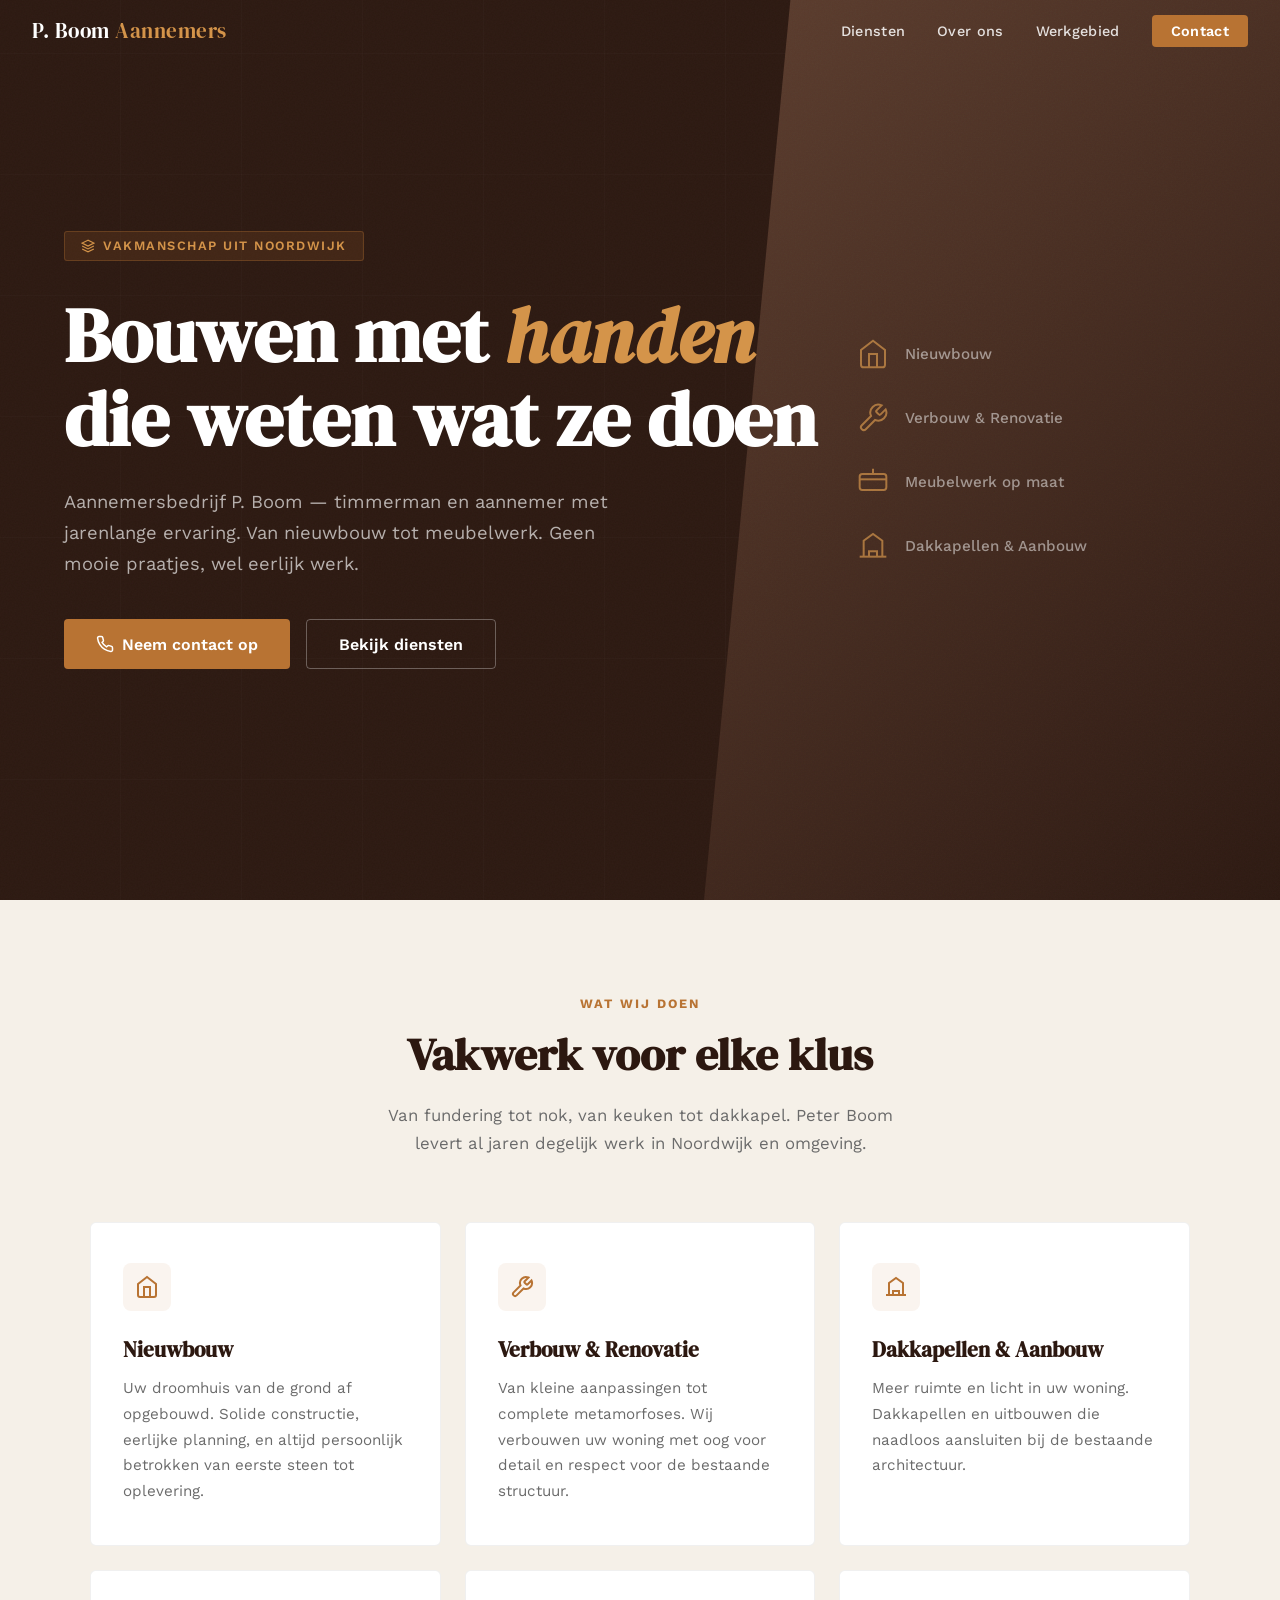
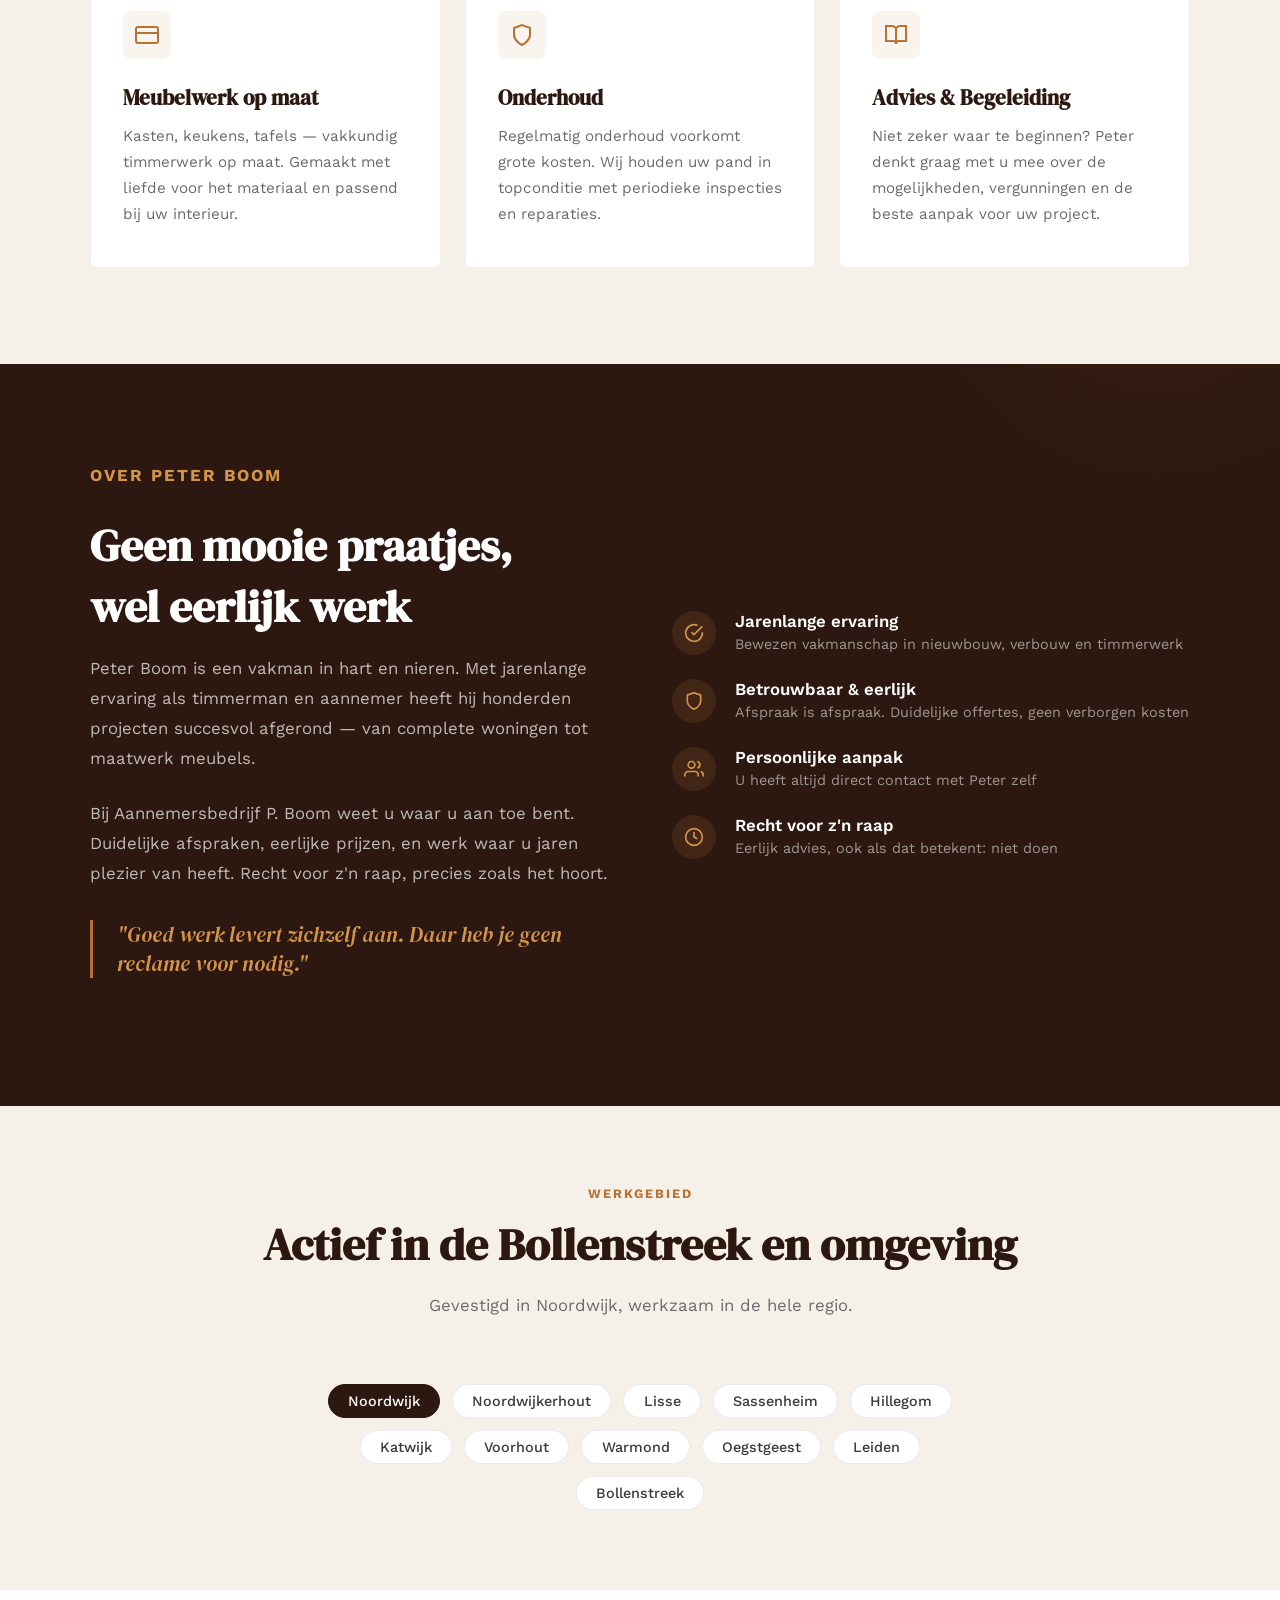
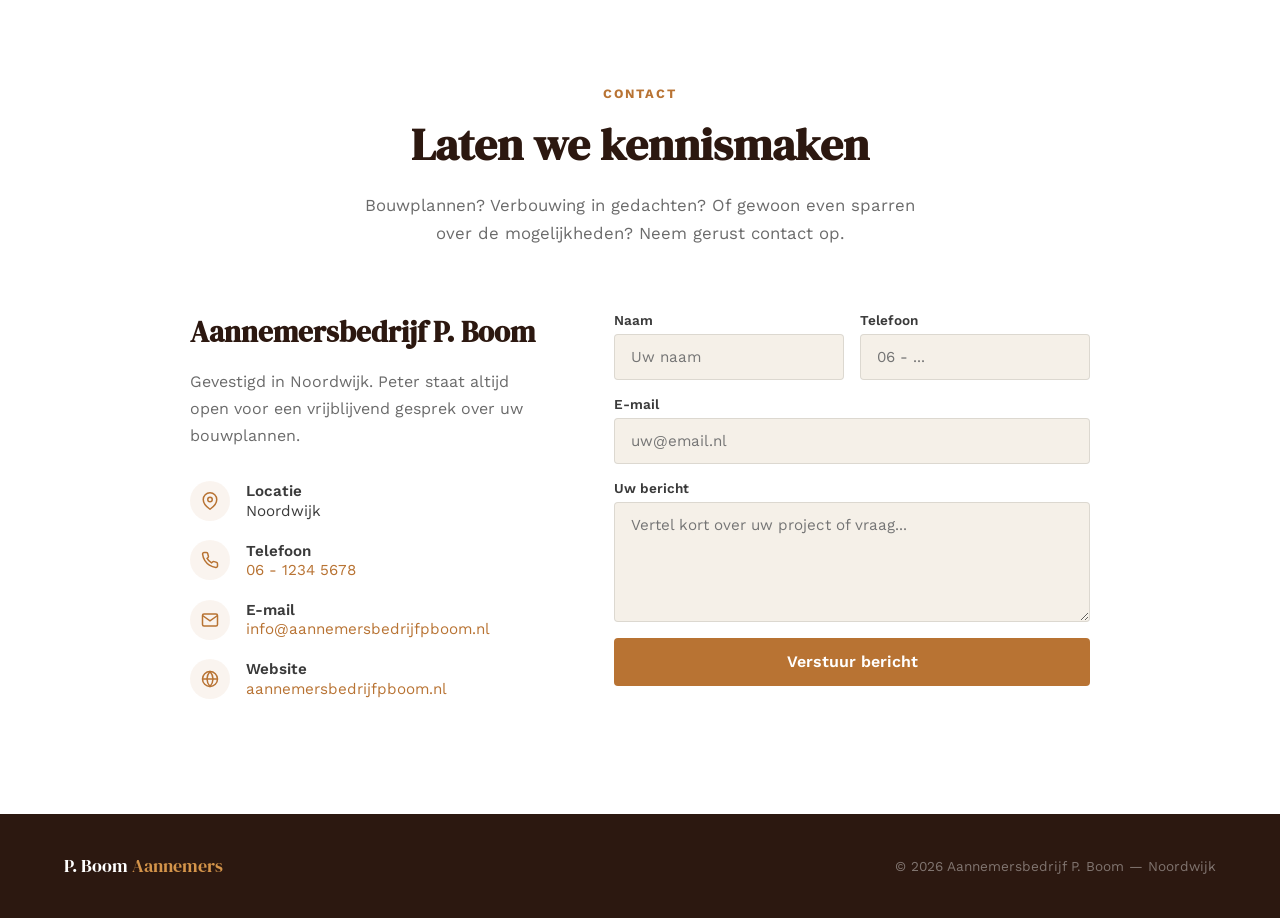
==== aannemer/index.html @ da1e028a "Add aannemersbedrijf site and reorganize structure - Move boomsport to /boomsport/ directory - Add a" ====
<!DOCTYPE html>
<html lang="nl">
<head>
    <meta charset="UTF-8">
    <meta name="viewport" content="width=device-width, initial-scale=1.0">
    <title>Aannemersbedrijf P. Boom | Vakman uit Noordwijk</title>
    <meta name="description" content="Aannemersbedrijf P. Boom - Timmerman en aannemer uit Noordwijk. Nieuwbouw, verbouw, renovatie, dakkapellen, aanbouw en meubelwerk. Vakmanschap met jarenlange ervaring.">
    <link rel="preconnect" href="https://fonts.googleapis.com">
    <link rel="preconnect" href="https://fonts.gstatic.com" crossorigin>
    <link href="https://fonts.googleapis.com/css2?family=DM+Serif+Display&family=Work+Sans:wght@400;500;600;700&display=swap" rel="stylesheet">
    <style>
        :root {
            --oak: #2C1810;
            --timber: #5C3D2E;
            --sand: #D4C5A9;
            --warm-white: #F5F0E8;
            --copper: #B87333;
            --copper-light: #D4944A;
            --slate: #3A3A3A;
            --light-slate: #6B6B6B;
        }

        * {
            margin: 0;
            padding: 0;
            box-sizing: border-box;
        }

        html {
            scroll-behavior: smooth;
        }

        body {
            font-family: 'Work Sans', sans-serif;
            color: var(--slate);
            background: var(--warm-white);
            overflow-x: hidden;
        }

        /* ============ NAV ============ */
        nav {
            position: fixed;
            top: 0;
            width: 100%;
            z-index: 100;
            padding: 1rem 2rem;
            display: flex;
            justify-content: space-between;
            align-items: center;
            transition: all 0.4s ease;
        }

        nav.scrolled {
            background: rgba(44, 24, 16, 0.95);
            backdrop-filter: blur(10px);
            padding: 0.7rem 2rem;
            box-shadow: 0 2px 20px rgba(0,0,0,0.15);
        }

        .nav-logo {
            font-family: 'DM Serif Display', serif;
            font-size: 1.3rem;
            color: #fff;
            text-decoration: none;
            letter-spacing: 0.5px;
        }

        .nav-logo span {
            color: var(--copper-light);
        }

        .nav-links {
            display: flex;
            gap: 2rem;
            list-style: none;
        }

        .nav-links a {
            color: rgba(255,255,255,0.85);
            text-decoration: none;
            font-size: 0.9rem;
            font-weight: 500;
            letter-spacing: 0.3px;
            transition: color 0.3s;
        }

        .nav-links a:hover {
            color: var(--copper-light);
        }

        .nav-cta {
            background: var(--copper) !important;
            color: #fff !important;
            padding: 0.5rem 1.2rem;
            border-radius: 4px;
            font-weight: 600 !important;
            transition: background 0.3s !important;
        }

        .nav-cta:hover {
            background: var(--copper-light) !important;
        }

        .mobile-toggle {
            display: none;
            flex-direction: column;
            gap: 5px;
            cursor: pointer;
            z-index: 101;
        }

        .mobile-toggle span {
            width: 28px;
            height: 2px;
            background: #fff;
            transition: all 0.3s;
        }

        /* ============ HERO ============ */
        .hero {
            min-height: 100vh;
            background: var(--oak);
            display: flex;
            align-items: center;
            position: relative;
            overflow: hidden;
        }

        .hero::before {
            content: '';
            position: absolute;
            inset: 0;
            background:
                repeating-linear-gradient(
                    90deg,
                    transparent,
                    transparent 120px,
                    rgba(255,255,255,0.015) 120px,
                    rgba(255,255,255,0.015) 121px
                ),
                repeating-linear-gradient(
                    0deg,
                    transparent,
                    transparent 120px,
                    rgba(255,255,255,0.015) 120px,
                    rgba(255,255,255,0.015) 121px
                );
        }

        /* Subtle wood grain texture */
        .hero::after {
            content: '';
            position: absolute;
            inset: 0;
            background: url("data:image/svg+xml,%3Csvg width='200' height='200' xmlns='http://www.w3.org/2000/svg'%3E%3Cfilter id='n'%3E%3CfeTurbulence type='fractalNoise' baseFrequency='0.65' numOctaves='3' stitchTiles='stitch'/%3E%3C/filter%3E%3Crect width='100%25' height='100%25' filter='url(%23n)' opacity='0.03'/%3E%3C/svg%3E");
            pointer-events: none;
        }

        .hero-content {
            position: relative;
            z-index: 2;
            max-width: 900px;
            padding: 2rem 4rem;
        }

        .hero-badge {
            display: inline-flex;
            align-items: center;
            gap: 0.5rem;
            background: rgba(184, 115, 51, 0.15);
            border: 1px solid rgba(184, 115, 51, 0.3);
            color: var(--copper-light);
            padding: 0.4rem 1rem;
            border-radius: 3px;
            font-size: 0.8rem;
            font-weight: 600;
            letter-spacing: 1.5px;
            text-transform: uppercase;
            margin-bottom: 2rem;
            animation: fadeInUp 0.8s ease forwards;
            opacity: 0;
        }

        .hero-badge svg {
            width: 14px;
            height: 14px;
        }

        .hero h1 {
            font-family: 'DM Serif Display', serif;
            font-size: clamp(2.8rem, 6vw, 5rem);
            color: #fff;
            line-height: 1.1;
            margin-bottom: 1.5rem;
            animation: fadeInUp 0.8s ease 0.15s forwards;
            opacity: 0;
        }

        .hero h1 em {
            font-style: italic;
            color: var(--copper-light);
        }

        .hero-sub {
            font-size: 1.15rem;
            color: rgba(255,255,255,0.65);
            line-height: 1.7;
            max-width: 560px;
            margin-bottom: 2.5rem;
            animation: fadeInUp 0.8s ease 0.3s forwards;
            opacity: 0;
        }

        .hero-actions {
            display: flex;
            gap: 1rem;
            flex-wrap: wrap;
            animation: fadeInUp 0.8s ease 0.45s forwards;
            opacity: 0;
        }

        .btn {
            display: inline-flex;
            align-items: center;
            gap: 0.5rem;
            padding: 0.9rem 2rem;
            font-family: 'Work Sans', sans-serif;
            font-size: 1rem;
            font-weight: 600;
            border-radius: 4px;
            text-decoration: none;
            transition: all 0.3s ease;
            cursor: pointer;
            border: none;
        }

        .btn-primary {
            background: var(--copper);
            color: #fff;
        }

        .btn-primary:hover {
            background: var(--copper-light);
            transform: translateY(-2px);
            box-shadow: 0 8px 25px rgba(184, 115, 51, 0.3);
        }

        .btn-outline {
            background: transparent;
            color: #fff;
            border: 1.5px solid rgba(255,255,255,0.3);
        }

        .btn-outline:hover {
            border-color: rgba(255,255,255,0.7);
            transform: translateY(-2px);
        }

        .hero-side {
            position: absolute;
            right: 0;
            top: 0;
            bottom: 0;
            width: 45%;
            background: linear-gradient(135deg, var(--timber) 0%, var(--oak) 100%);
            clip-path: polygon(15% 0, 100% 0, 100% 100%, 0% 100%);
            display: flex;
            align-items: center;
            justify-content: center;
        }

        .hero-icon-group {
            display: flex;
            flex-direction: column;
            gap: 2rem;
            transform: translateX(-20px);
        }

        .hero-icon-item {
            display: flex;
            align-items: center;
            gap: 1rem;
            color: rgba(255,255,255,0.5);
            font-size: 0.95rem;
            font-weight: 500;
        }

        .hero-icon-item svg {
            width: 32px;
            height: 32px;
            color: var(--copper-light);
            opacity: 0.7;
        }

        /* ============ DIENSTEN ============ */
        .diensten {
            padding: 6rem 4rem;
            background: var(--warm-white);
        }

        .section-header {
            text-align: center;
            margin-bottom: 4rem;
        }

        .section-label {
            font-size: 0.8rem;
            font-weight: 700;
            letter-spacing: 2px;
            text-transform: uppercase;
            color: var(--copper);
            margin-bottom: 0.8rem;
        }

        .section-title {
            font-family: 'DM Serif Display', serif;
            font-size: clamp(2rem, 4vw, 2.8rem);
            color: var(--oak);
            margin-bottom: 1rem;
        }

        .section-sub {
            color: var(--light-slate);
            font-size: 1.05rem;
            max-width: 550px;
            margin: 0 auto;
            line-height: 1.7;
        }

        .diensten-grid {
            display: grid;
            grid-template-columns: repeat(auto-fit, minmax(280px, 1fr));
            gap: 1.5rem;
            max-width: 1100px;
            margin: 0 auto;
        }

        .dienst-card {
            background: #fff;
            padding: 2.5rem 2rem;
            border-radius: 6px;
            border: 1px solid rgba(0,0,0,0.06);
            transition: all 0.4s ease;
            position: relative;
            overflow: hidden;
        }

        .dienst-card::before {
            content: '';
            position: absolute;
            top: 0;
            left: 0;
            right: 0;
            height: 3px;
            background: var(--copper);
            transform: scaleX(0);
            transition: transform 0.4s ease;
        }

        .dienst-card:hover {
            transform: translateY(-4px);
            box-shadow: 0 12px 40px rgba(44, 24, 16, 0.08);
        }

        .dienst-card:hover::before {
            transform: scaleX(1);
        }

        .dienst-icon {
            width: 48px;
            height: 48px;
            background: rgba(184, 115, 51, 0.08);
            border-radius: 8px;
            display: flex;
            align-items: center;
            justify-content: center;
            margin-bottom: 1.5rem;
            color: var(--copper);
        }

        .dienst-icon svg {
            width: 24px;
            height: 24px;
        }

        .dienst-card h3 {
            font-family: 'DM Serif Display', serif;
            font-size: 1.3rem;
            color: var(--oak);
            margin-bottom: 0.75rem;
        }

        .dienst-card p {
            color: var(--light-slate);
            line-height: 1.7;
            font-size: 0.95rem;
        }

        /* ============ OVER / USP ============ */
        .over {
            padding: 6rem 4rem;
            background: var(--oak);
            color: #fff;
            position: relative;
            overflow: hidden;
        }

        .over::before {
            content: '';
            position: absolute;
            top: -50%;
            right: -10%;
            width: 500px;
            height: 500px;
            background: radial-gradient(circle, rgba(184,115,51,0.1) 0%, transparent 70%);
            border-radius: 50%;
        }

        .over-grid {
            max-width: 1100px;
            margin: 0 auto;
            display: grid;
            grid-template-columns: 1fr 1fr;
            gap: 4rem;
            align-items: center;
            position: relative;
            z-index: 2;
        }

        .over-text .section-label {
            color: var(--copper-light);
        }

        .over-text .section-title {
            color: #fff;
            text-align: left;
        }

        .over-text p {
            color: rgba(255,255,255,0.7);
            line-height: 1.8;
            font-size: 1.05rem;
            margin-bottom: 1.5rem;
        }

        .over-quote {
            font-family: 'DM Serif Display', serif;
            font-size: 1.3rem;
            color: var(--copper-light);
            font-style: italic;
            border-left: 3px solid var(--copper);
            padding-left: 1.5rem;
            margin: 2rem 0;
        }

        .usp-list {
            display: flex;
            flex-direction: column;
            gap: 1.5rem;
        }

        .usp-item {
            display: flex;
            gap: 1.2rem;
            align-items: flex-start;
        }

        .usp-icon {
            width: 44px;
            height: 44px;
            min-width: 44px;
            background: rgba(184, 115, 51, 0.15);
            border-radius: 50%;
            display: flex;
            align-items: center;
            justify-content: center;
            color: var(--copper-light);
        }

        .usp-icon svg {
            width: 20px;
            height: 20px;
        }

        .usp-item h4 {
            font-size: 1.05rem;
            font-weight: 600;
            margin-bottom: 0.3rem;
        }

        .usp-item p {
            color: rgba(255,255,255,0.55) !important;
            font-size: 0.9rem !important;
            margin-bottom: 0 !important;
        }

        /* ============ WERKGEBIED ============ */
        .werkgebied {
            padding: 5rem 4rem;
            background: var(--warm-white);
            text-align: center;
        }

        .werkgebied-tags {
            display: flex;
            flex-wrap: wrap;
            justify-content: center;
            gap: 0.75rem;
            max-width: 700px;
            margin: 0 auto;
        }

        .werkgebied-tag {
            background: #fff;
            border: 1px solid rgba(0,0,0,0.08);
            padding: 0.5rem 1.2rem;
            border-radius: 100px;
            font-size: 0.9rem;
            font-weight: 500;
            color: var(--slate);
            transition: all 0.3s;
        }

        .werkgebied-tag.active {
            background: var(--oak);
            color: #fff;
            border-color: var(--oak);
        }

        /* ============ CONTACT ============ */
        .contact {
            padding: 6rem 4rem;
            background: #fff;
        }

        .contact-wrapper {
            max-width: 900px;
            margin: 0 auto;
            display: grid;
            grid-template-columns: 1fr 1fr;
            gap: 4rem;
        }

        .contact-info h3 {
            font-family: 'DM Serif Display', serif;
            font-size: 1.8rem;
            color: var(--oak);
            margin-bottom: 1rem;
        }

        .contact-info > p {
            color: var(--light-slate);
            line-height: 1.7;
            margin-bottom: 2rem;
        }

        .contact-detail {
            display: flex;
            gap: 1rem;
            align-items: center;
            margin-bottom: 1.2rem;
        }

        .contact-detail-icon {
            width: 40px;
            height: 40px;
            min-width: 40px;
            background: rgba(184, 115, 51, 0.08);
            border-radius: 50%;
            display: flex;
            align-items: center;
            justify-content: center;
            color: var(--copper);
        }

        .contact-detail-icon svg {
            width: 18px;
            height: 18px;
        }

        .contact-detail-text {
            font-size: 0.95rem;
            color: var(--slate);
        }

        .contact-detail-text strong {
            display: block;
            font-weight: 600;
            margin-bottom: 0.1rem;
        }

        .contact-detail-text a {
            color: var(--copper);
            text-decoration: none;
        }

        .contact-detail-text a:hover {
            text-decoration: underline;
        }

        .contact-form {
            display: flex;
            flex-direction: column;
            gap: 1rem;
        }

        .form-group {
            display: flex;
            flex-direction: column;
            gap: 0.4rem;
        }

        .form-group label {
            font-size: 0.85rem;
            font-weight: 600;
            color: var(--slate);
        }

        .form-group input,
        .form-group textarea {
            padding: 0.8rem 1rem;
            border: 1.5px solid rgba(0,0,0,0.1);
            border-radius: 4px;
            font-family: 'Work Sans', sans-serif;
            font-size: 0.95rem;
            transition: border-color 0.3s;
            background: var(--warm-white);
        }

        .form-group input:focus,
        .form-group textarea:focus {
            outline: none;
            border-color: var(--copper);
        }

        .form-group textarea {
            resize: vertical;
            min-height: 120px;
        }

        .form-row {
            display: grid;
            grid-template-columns: 1fr 1fr;
            gap: 1rem;
        }

        .btn-submit {
            background: var(--copper);
            color: #fff;
            padding: 0.9rem 2rem;
            font-family: 'Work Sans', sans-serif;
            font-size: 1rem;
            font-weight: 600;
            border: none;
            border-radius: 4px;
            cursor: pointer;
            transition: all 0.3s;
        }

        .btn-submit:hover {
            background: var(--copper-light);
            transform: translateY(-2px);
            box-shadow: 0 6px 20px rgba(184, 115, 51, 0.25);
        }

        /* ============ FOOTER ============ */
        footer {
            background: var(--oak);
            padding: 2.5rem 4rem;
            display: flex;
            justify-content: space-between;
            align-items: center;
            flex-wrap: wrap;
            gap: 1rem;
        }

        .footer-brand {
            font-family: 'DM Serif Display', serif;
            color: #fff;
            font-size: 1.1rem;
        }

        .footer-brand span {
            color: var(--copper-light);
        }

        .footer-copy {
            color: rgba(255,255,255,0.4);
            font-size: 0.85rem;
        }

        /* ============ ANIMATIONS ============ */
        @keyframes fadeInUp {
            from {
                opacity: 0;
                transform: translateY(30px);
            }
            to {
                opacity: 1;
                transform: translateY(0);
            }
        }

        .reveal {
            opacity: 0;
            transform: translateY(30px);
            transition: all 0.7s ease;
        }

        .reveal.visible {
            opacity: 1;
            transform: translateY(0);
        }

        /* ============ RESPONSIVE ============ */
        @media (max-width: 900px) {
            .hero-side {
                display: none;
            }

            .hero-content {
                padding: 2rem;
                max-width: 100%;
            }

            .over-grid {
                grid-template-columns: 1fr;
                gap: 3rem;
            }

            .contact-wrapper {
                grid-template-columns: 1fr;
                gap: 2.5rem;
            }

            .diensten, .over, .werkgebied, .contact {
                padding: 4rem 2rem;
            }

            footer {
                padding: 2rem;
                flex-direction: column;
                text-align: center;
            }
        }

        @media (max-width: 700px) {
            .nav-links {
                display: none;
                position: fixed;
                top: 0;
                left: 0;
                right: 0;
                bottom: 0;
                background: rgba(44, 24, 16, 0.98);
                flex-direction: column;
                align-items: center;
                justify-content: center;
                gap: 2rem;
            }

            .nav-links.open {
                display: flex;
            }

            .nav-links a {
                font-size: 1.2rem;
            }

            .mobile-toggle {
                display: flex;
            }

            .form-row {
                grid-template-columns: 1fr;
            }

            .hero-actions {
                flex-direction: column;
            }

            .btn {
                justify-content: center;
            }
        }
    </style>
</head>
<body>

    <!-- NAV -->
    <nav id="navbar">
        <a href="#" class="nav-logo">P. Boom <span>Aannemers</span></a>
        <ul class="nav-links" id="navLinks">
            <li><a href="#diensten">Diensten</a></li>
            <li><a href="#over">Over ons</a></li>
            <li><a href="#werkgebied">Werkgebied</a></li>
            <li><a href="#contact" class="nav-cta">Contact</a></li>
        </ul>
        <div class="mobile-toggle" id="mobileToggle" onclick="toggleMenu()">
            <span></span><span></span><span></span>
        </div>
    </nav>

    <!-- HERO -->
    <section class="hero">
        <div class="hero-content">
            <div class="hero-badge">
                <svg viewBox="0 0 24 24" fill="none" stroke="currentColor" stroke-width="2"><path d="M12 2L2 7l10 5 10-5-10-5z"/><path d="M2 17l10 5 10-5"/><path d="M2 12l10 5 10-5"/></svg>
                Vakmanschap uit Noordwijk
            </div>
            <h1>Bouwen met <em>handen</em> die weten wat ze doen</h1>
            <p class="hero-sub">Aannemersbedrijf P. Boom — timmerman en aannemer met jarenlange ervaring. Van nieuwbouw tot meubelwerk. Geen mooie praatjes, wel eerlijk werk.</p>
            <div class="hero-actions">
                <a href="#contact" class="btn btn-primary">
                    <svg width="18" height="18" viewBox="0 0 24 24" fill="none" stroke="currentColor" stroke-width="2"><path d="M22 16.92v3a2 2 0 01-2.18 2 19.79 19.79 0 01-8.63-3.07 19.5 19.5 0 01-6-6 19.79 19.79 0 01-3.07-8.67A2 2 0 014.11 2h3a2 2 0 012 1.72c.127.96.361 1.903.7 2.81a2 2 0 01-.45 2.11L8.09 9.91a16 16 0 006 6l1.27-1.27a2 2 0 012.11-.45c.907.339 1.85.573 2.81.7A2 2 0 0122 16.92z"/></svg>
                    Neem contact op
                </a>
                <a href="#diensten" class="btn btn-outline">Bekijk diensten</a>
            </div>
        </div>
        <div class="hero-side">
            <div class="hero-icon-group">
                <div class="hero-icon-item">
                    <svg viewBox="0 0 24 24" fill="none" stroke="currentColor" stroke-width="1.5"><path d="M3 9l9-7 9 7v11a2 2 0 01-2 2H5a2 2 0 01-2-2z"/><polyline points="9 22 9 12 15 12 15 22"/></svg>
                    Nieuwbouw
                </div>
                <div class="hero-icon-item">
                    <svg viewBox="0 0 24 24" fill="none" stroke="currentColor" stroke-width="1.5"><path d="M14.7 6.3a1 1 0 000 1.4l1.6 1.6a1 1 0 001.4 0l3.77-3.77a6 6 0 01-7.94 7.94l-6.91 6.91a2.12 2.12 0 01-3-3l6.91-6.91a6 6 0 017.94-7.94l-3.76 3.76z"/></svg>
                    Verbouw & Renovatie
                </div>
                <div class="hero-icon-item">
                    <svg viewBox="0 0 24 24" fill="none" stroke="currentColor" stroke-width="1.5"><rect x="2" y="6" width="20" height="12" rx="2"/><path d="M12 6V2"/><path d="M2 10h20"/></svg>
                    Meubelwerk op maat
                </div>
                <div class="hero-icon-item">
                    <svg viewBox="0 0 24 24" fill="none" stroke="currentColor" stroke-width="1.5"><path d="M2 20h20"/><path d="M5 20V8l7-5 7 5v12"/><path d="M9 20v-4h6v4"/></svg>
                    Dakkapellen & Aanbouw
                </div>
            </div>
        </div>
    </section>

    <!-- DIENSTEN -->
    <section class="diensten" id="diensten">
        <div class="section-header reveal">
            <p class="section-label">Wat wij doen</p>
            <h2 class="section-title">Vakwerk voor elke klus</h2>
            <p class="section-sub">Van fundering tot nok, van keuken tot dakkapel. Peter Boom levert al jaren degelijk werk in Noordwijk en omgeving.</p>
        </div>
        <div class="diensten-grid">
            <div class="dienst-card reveal">
                <div class="dienst-icon">
                    <svg viewBox="0 0 24 24" fill="none" stroke="currentColor" stroke-width="2"><path d="M3 9l9-7 9 7v11a2 2 0 01-2 2H5a2 2 0 01-2-2z"/><polyline points="9 22 9 12 15 12 15 22"/></svg>
                </div>
                <h3>Nieuwbouw</h3>
                <p>Uw droomhuis van de grond af opgebouwd. Solide constructie, eerlijke planning, en altijd persoonlijk betrokken van eerste steen tot oplevering.</p>
            </div>
            <div class="dienst-card reveal">
                <div class="dienst-icon">
                    <svg viewBox="0 0 24 24" fill="none" stroke="currentColor" stroke-width="2"><path d="M14.7 6.3a1 1 0 000 1.4l1.6 1.6a1 1 0 001.4 0l3.77-3.77a6 6 0 01-7.94 7.94l-6.91 6.91a2.12 2.12 0 01-3-3l6.91-6.91a6 6 0 017.94-7.94l-3.76 3.76z"/></svg>
                </div>
                <h3>Verbouw & Renovatie</h3>
                <p>Van kleine aanpassingen tot complete metamorfoses. Wij verbouwen uw woning met oog voor detail en respect voor de bestaande structuur.</p>
            </div>
            <div class="dienst-card reveal">
                <div class="dienst-icon">
                    <svg viewBox="0 0 24 24" fill="none" stroke="currentColor" stroke-width="2"><path d="M2 20h20"/><path d="M5 20V8l7-5 7 5v12"/><path d="M9 20v-4h6v4"/></svg>
                </div>
                <h3>Dakkapellen & Aanbouw</h3>
                <p>Meer ruimte en licht in uw woning. Dakkapellen en uitbouwen die naadloos aansluiten bij de bestaande architectuur.</p>
            </div>
            <div class="dienst-card reveal">
                <div class="dienst-icon">
                    <svg viewBox="0 0 24 24" fill="none" stroke="currentColor" stroke-width="2"><rect x="1" y="4" width="22" height="16" rx="2"/><path d="M1 10h22"/></svg>
                </div>
                <h3>Meubelwerk op maat</h3>
                <p>Kasten, keukens, tafels — vakkundig timmerwerk op maat. Gemaakt met liefde voor het materiaal en passend bij uw interieur.</p>
            </div>
            <div class="dienst-card reveal">
                <div class="dienst-icon">
                    <svg viewBox="0 0 24 24" fill="none" stroke="currentColor" stroke-width="2"><path d="M12 22s8-4 8-10V5l-8-3-8 3v7c0 6 8 10 8 10z"/></svg>
                </div>
                <h3>Onderhoud</h3>
                <p>Regelmatig onderhoud voorkomt grote kosten. Wij houden uw pand in topconditie met periodieke inspecties en reparaties.</p>
            </div>
            <div class="dienst-card reveal">
                <div class="dienst-icon">
                    <svg viewBox="0 0 24 24" fill="none" stroke="currentColor" stroke-width="2"><path d="M2 3h6a4 4 0 014 4v14a3 3 0 00-3-3H2z"/><path d="M22 3h-6a4 4 0 00-4 4v14a3 3 0 013-3h7z"/></svg>
                </div>
                <h3>Advies & Begeleiding</h3>
                <p>Niet zeker waar te beginnen? Peter denkt graag met u mee over de mogelijkheden, vergunningen en de beste aanpak voor uw project.</p>
            </div>
        </div>
    </section>

    <!-- OVER -->
    <section class="over" id="over">
        <div class="over-grid">
            <div class="over-text reveal">
                <p class="section-label">Over Peter Boom</p>
                <h2 class="section-title">Geen mooie praatjes,<br>wel eerlijk werk</h2>
                <p>Peter Boom is een vakman in hart en nieren. Met jarenlange ervaring als timmerman en aannemer heeft hij honderden projecten succesvol afgerond — van complete woningen tot maatwerk meubels.</p>
                <p>Bij Aannemersbedrijf P. Boom weet u waar u aan toe bent. Duidelijke afspraken, eerlijke prijzen, en werk waar u jaren plezier van heeft. Recht voor z'n raap, precies zoals het hoort.</p>
                <div class="over-quote">"Goed werk levert zichzelf aan. Daar heb je geen reclame voor nodig."</div>
            </div>
            <div class="usp-list reveal">
                <div class="usp-item">
                    <div class="usp-icon">
                        <svg viewBox="0 0 24 24" fill="none" stroke="currentColor" stroke-width="2"><path d="M22 11.08V12a10 10 0 11-5.93-9.14"/><polyline points="22 4 12 14.01 9 11.01"/></svg>
                    </div>
                    <div>
                        <h4>Jarenlange ervaring</h4>
                        <p>Bewezen vakmanschap in nieuwbouw, verbouw en timmerwerk</p>
                    </div>
                </div>
                <div class="usp-item">
                    <div class="usp-icon">
                        <svg viewBox="0 0 24 24" fill="none" stroke="currentColor" stroke-width="2"><path d="M12 22s8-4 8-10V5l-8-3-8 3v7c0 6 8 10 8 10z"/></svg>
                    </div>
                    <div>
                        <h4>Betrouwbaar & eerlijk</h4>
                        <p>Afspraak is afspraak. Duidelijke offertes, geen verborgen kosten</p>
                    </div>
                </div>
                <div class="usp-item">
                    <div class="usp-icon">
                        <svg viewBox="0 0 24 24" fill="none" stroke="currentColor" stroke-width="2"><path d="M17 21v-2a4 4 0 00-4-4H5a4 4 0 00-4 4v2"/><circle cx="9" cy="7" r="4"/><path d="M23 21v-2a4 4 0 00-3-3.87"/><path d="M16 3.13a4 4 0 010 7.75"/></svg>
                    </div>
                    <div>
                        <h4>Persoonlijke aanpak</h4>
                        <p>U heeft altijd direct contact met Peter zelf</p>
                    </div>
                </div>
                <div class="usp-item">
                    <div class="usp-icon">
                        <svg viewBox="0 0 24 24" fill="none" stroke="currentColor" stroke-width="2"><circle cx="12" cy="12" r="10"/><path d="M12 6v6l4 2"/></svg>
                    </div>
                    <div>
                        <h4>Recht voor z'n raap</h4>
                        <p>Eerlijk advies, ook als dat betekent: niet doen</p>
                    </div>
                </div>
            </div>
        </div>
    </section>

    <!-- WERKGEBIED -->
    <section class="werkgebied" id="werkgebied">
        <div class="section-header reveal">
            <p class="section-label">Werkgebied</p>
            <h2 class="section-title">Actief in de Bollenstreek en omgeving</h2>
            <p class="section-sub">Gevestigd in Noordwijk, werkzaam in de hele regio.</p>
        </div>
        <div class="werkgebied-tags reveal">
            <span class="werkgebied-tag active">Noordwijk</span>
            <span class="werkgebied-tag">Noordwijkerhout</span>
            <span class="werkgebied-tag">Lisse</span>
            <span class="werkgebied-tag">Sassenheim</span>
            <span class="werkgebied-tag">Hillegom</span>
            <span class="werkgebied-tag">Katwijk</span>
            <span class="werkgebied-tag">Voorhout</span>
            <span class="werkgebied-tag">Warmond</span>
            <span class="werkgebied-tag">Oegstgeest</span>
            <span class="werkgebied-tag">Leiden</span>
            <span class="werkgebied-tag">Bollenstreek</span>
        </div>
    </section>

    <!-- CONTACT -->
    <section class="contact" id="contact">
        <div class="section-header reveal">
            <p class="section-label">Contact</p>
            <h2 class="section-title">Laten we kennismaken</h2>
            <p class="section-sub">Bouwplannen? Verbouwing in gedachten? Of gewoon even sparren over de mogelijkheden? Neem gerust contact op.</p>
        </div>
        <div class="contact-wrapper">
            <div class="contact-info reveal">
                <h3>Aannemersbedrijf P. Boom</h3>
                <p>Gevestigd in Noordwijk. Peter staat altijd open voor een vrijblijvend gesprek over uw bouwplannen.</p>
                <div class="contact-detail">
                    <div class="contact-detail-icon">
                        <svg viewBox="0 0 24 24" fill="none" stroke="currentColor" stroke-width="2"><path d="M21 10c0 7-9 13-9 13s-9-6-9-13a9 9 0 0118 0z"/><circle cx="12" cy="10" r="3"/></svg>
                    </div>
                    <div class="contact-detail-text">
                        <strong>Locatie</strong>
                        Noordwijk
                    </div>
                </div>
                <div class="contact-detail">
                    <div class="contact-detail-icon">
                        <svg viewBox="0 0 24 24" fill="none" stroke="currentColor" stroke-width="2"><path d="M22 16.92v3a2 2 0 01-2.18 2 19.79 19.79 0 01-8.63-3.07 19.5 19.5 0 01-6-6 19.79 19.79 0 01-3.07-8.67A2 2 0 014.11 2h3a2 2 0 012 1.72c.127.96.361 1.903.7 2.81a2 2 0 01-.45 2.11L8.09 9.91a16 16 0 006 6l1.27-1.27a2 2 0 012.11-.45c.907.339 1.85.573 2.81.7A2 2 0 0122 16.92z"/></svg>
                    </div>
                    <div class="contact-detail-text">
                        <strong>Telefoon</strong>
                        <a href="tel:0612345678">06 - 1234 5678</a>
                    </div>
                </div>
                <div class="contact-detail">
                    <div class="contact-detail-icon">
                        <svg viewBox="0 0 24 24" fill="none" stroke="currentColor" stroke-width="2"><path d="M4 4h16c1.1 0 2 .9 2 2v12c0 1.1-.9 2-2 2H4c-1.1 0-2-.9-2-2V6c0-1.1.9-2 2-2z"/><polyline points="22,6 12,13 2,6"/></svg>
                    </div>
                    <div class="contact-detail-text">
                        <strong>E-mail</strong>
                        <a href="mailto:info@aannemersbedrijfpboom.nl">info@aannemersbedrijfpboom.nl</a>
                    </div>
                </div>
                <div class="contact-detail">
                    <div class="contact-detail-icon">
                        <svg viewBox="0 0 24 24" fill="none" stroke="currentColor" stroke-width="2"><circle cx="12" cy="12" r="10"/><path d="M2 12h20"/><path d="M12 2a15.3 15.3 0 014 10 15.3 15.3 0 01-4 10 15.3 15.3 0 01-4-10 15.3 15.3 0 014-10z"/></svg>
                    </div>
                    <div class="contact-detail-text">
                        <strong>Website</strong>
                        <a href="https://aannemersbedrijfpboom.nl">aannemersbedrijfpboom.nl</a>
                    </div>
                </div>
            </div>
            <form class="contact-form reveal" onsubmit="handleSubmit(event)">
                <div class="form-row">
                    <div class="form-group">
                        <label for="naam">Naam</label>
                        <input type="text" id="naam" name="naam" placeholder="Uw naam" required>
                    </div>
                    <div class="form-group">
                        <label for="telefoon">Telefoon</label>
                        <input type="tel" id="telefoon" name="telefoon" placeholder="06 - ...">
                    </div>
                </div>
                <div class="form-group">
                    <label for="email">E-mail</label>
                    <input type="email" id="email" name="email" placeholder="uw@email.nl" required>
                </div>
                <div class="form-group">
                    <label for="bericht">Uw bericht</label>
                    <textarea id="bericht" name="bericht" placeholder="Vertel kort over uw project of vraag..." required></textarea>
                </div>
                <button type="submit" class="btn-submit">Verstuur bericht</button>
            </form>
        </div>
    </section>

    <!-- FOOTER -->
    <footer>
        <div class="footer-brand">P. Boom <span>Aannemers</span></div>
        <div class="footer-copy">&copy; 2026 Aannemersbedrijf P. Boom — Noordwijk</div>
    </footer>

    <script>
        // Navbar scroll effect
        const navbar = document.getElementById('navbar');
        window.addEventListener('scroll', () => {
            navbar.classList.toggle('scrolled', window.scrollY > 50);
        });

        // Mobile menu toggle
        function toggleMenu() {
            document.getElementById('navLinks').classList.toggle('open');
        }

        // Close mobile menu on link click
        document.querySelectorAll('.nav-links a').forEach(link => {
            link.addEventListener('click', () => {
                document.getElementById('navLinks').classList.remove('open');
            });
        });

        // Scroll reveal
        const revealElements = document.querySelectorAll('.reveal');
        const observer = new IntersectionObserver((entries) => {
            entries.forEach((entry, i) => {
                if (entry.isIntersecting) {
                    setTimeout(() => {
                        entry.target.classList.add('visible');
                    }, i * 100);
                    observer.unobserve(entry.target);
                }
            });
        }, { threshold: 0.15 });

        revealElements.forEach(el => observer.observe(el));

        // Form handler (placeholder)
        function handleSubmit(e) {
            e.preventDefault();
            const btn = e.target.querySelector('.btn-submit');
            btn.textContent = 'Verzonden! ✓';
            btn.style.background = '#2C6B3F';
            setTimeout(() => {
                btn.textContent = 'Verstuur bericht';
                btn.style.background = '';
                e.target.reset();
            }, 3000);
        }
    </script>

</body>
</html>
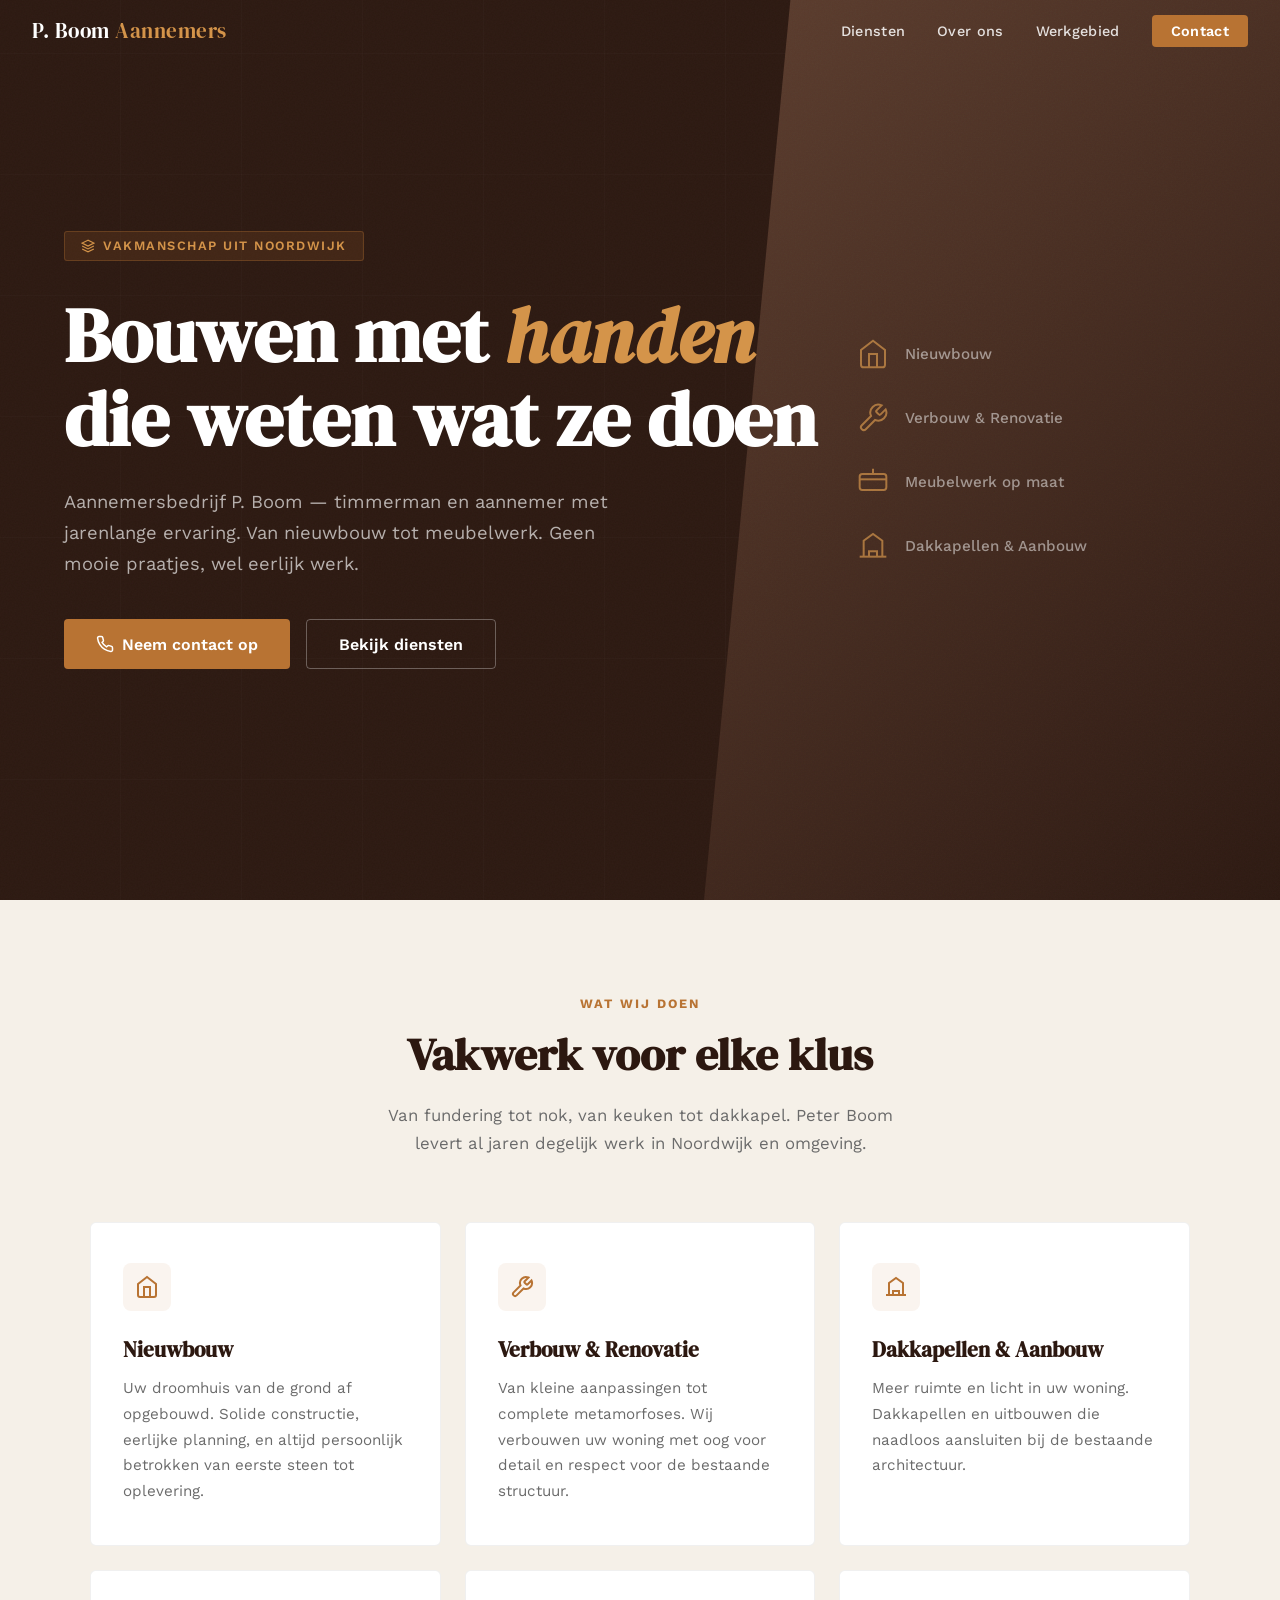
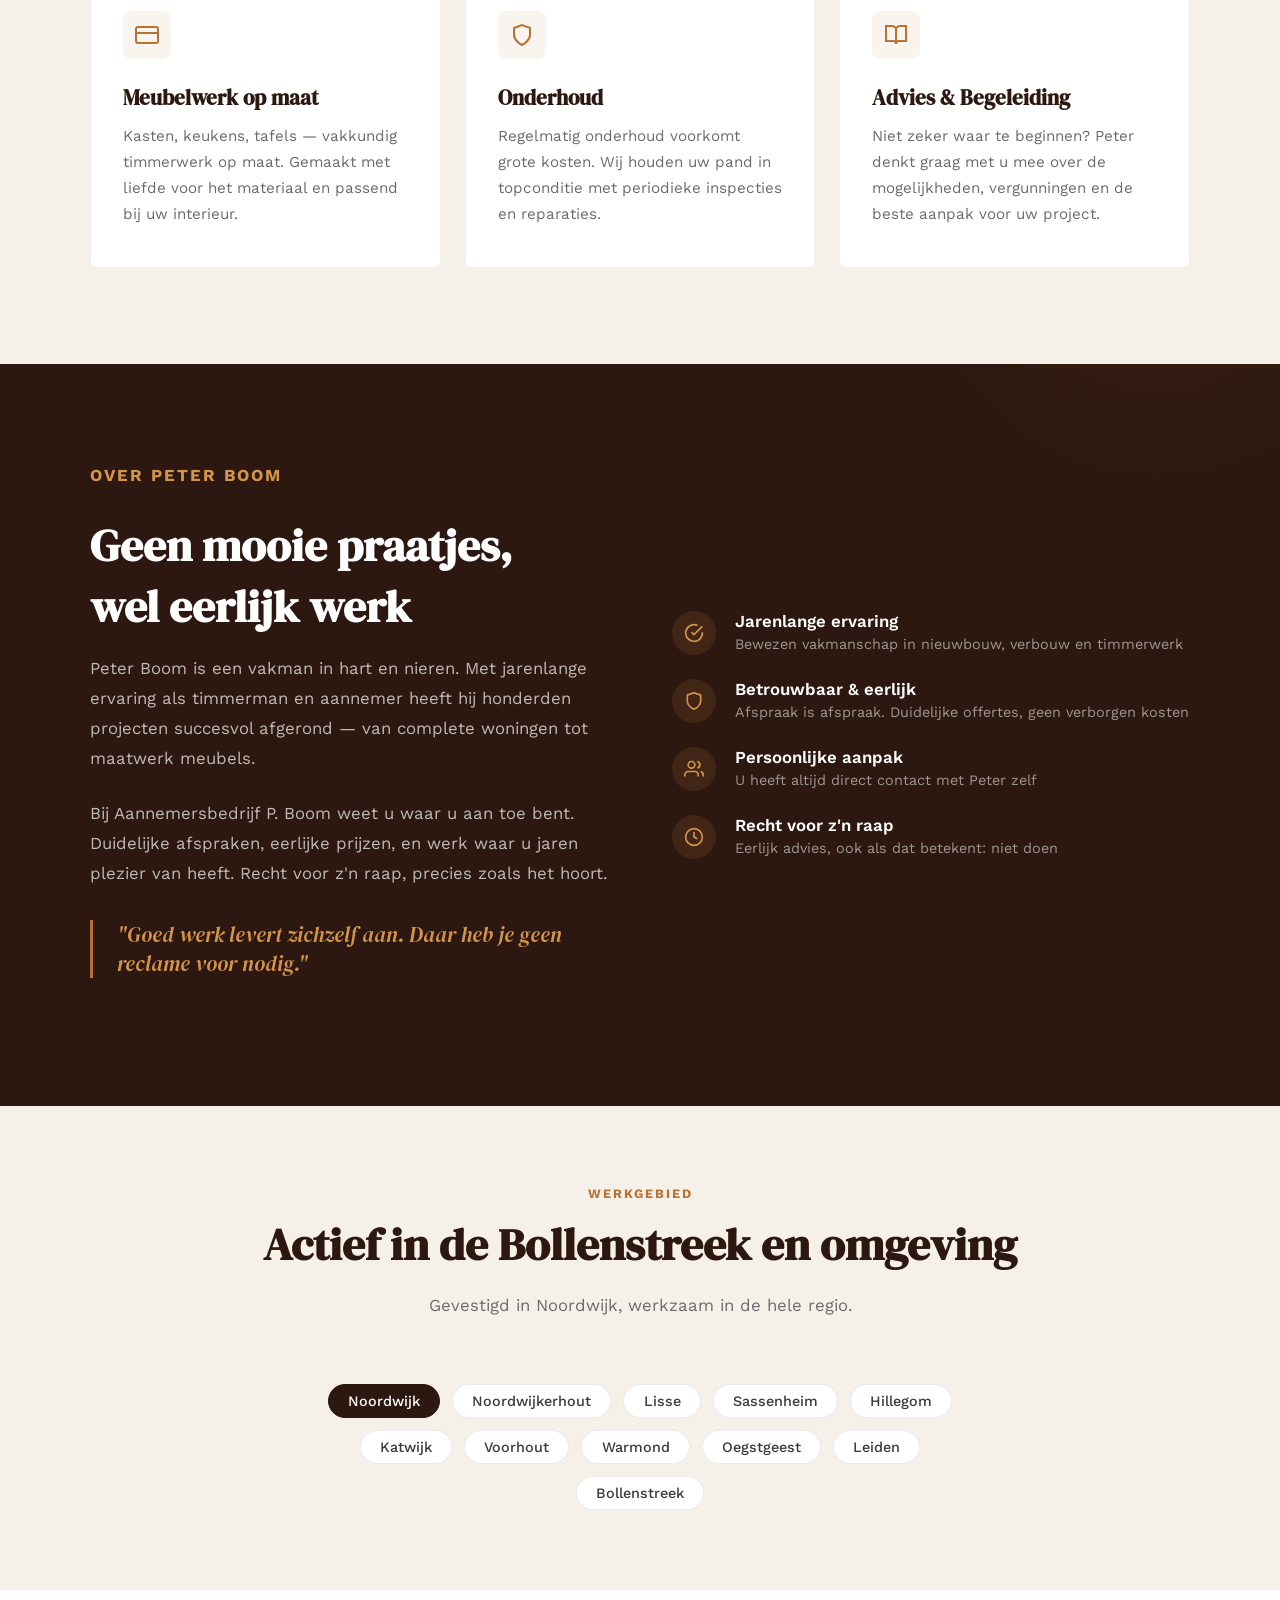
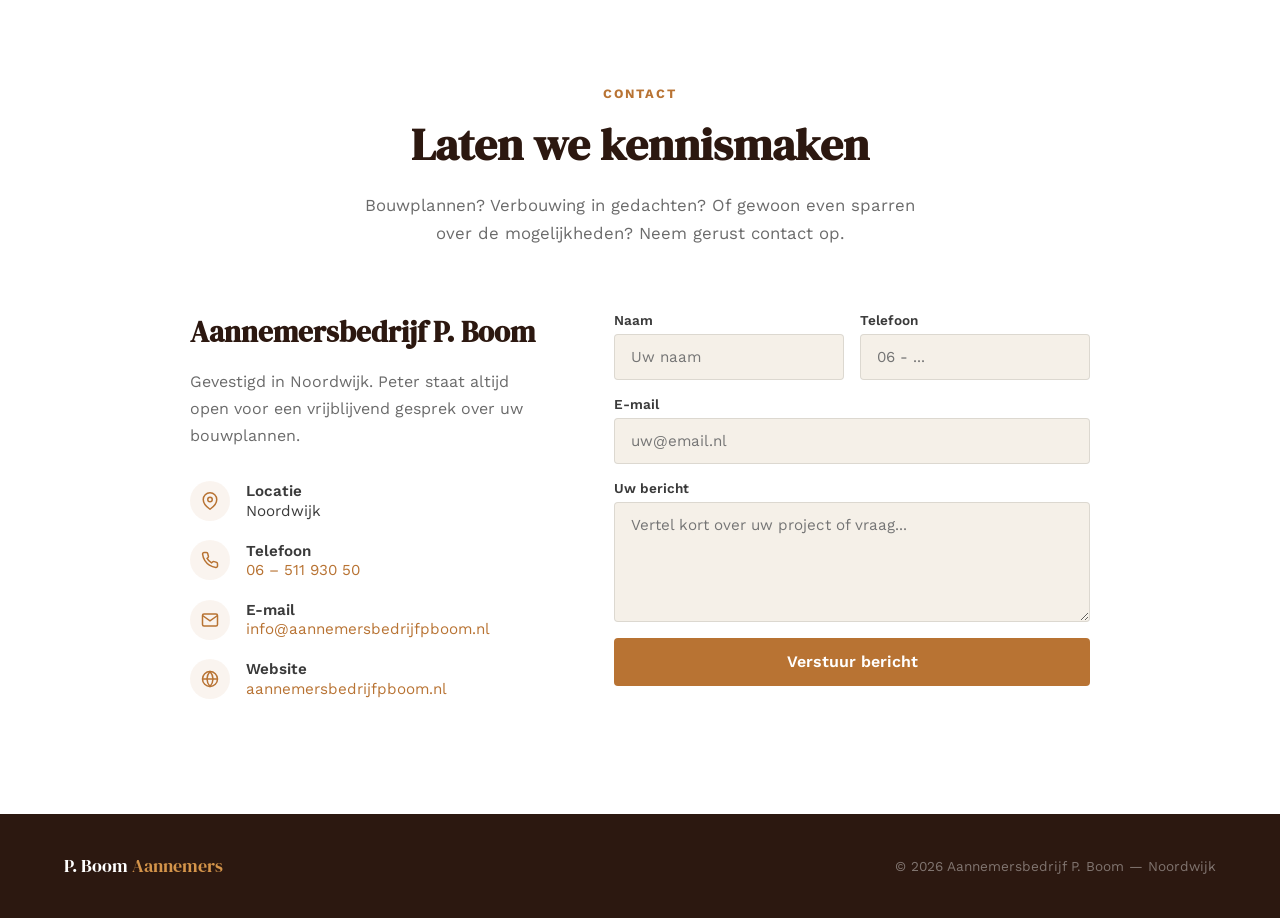
==== commit 394f3c0d: "Update phone number for aannemersbedrijf Co-Authored-By: Claude Opus 4.5 <noreply@anthropic.com>" ====
--- a/aannemer/index.html
+++ b/aannemer/index.html
@@ -992,7 +992,7 @@
                     </div>
                     <div class="contact-detail-text">
                         <strong>Telefoon</strong>
-                        <a href="tel:0612345678">06 - 1234 5678</a>
+                        <a href="tel:0651193050">06 – 511 930 50</a>
                     </div>
                 </div>
                 <div class="contact-detail">
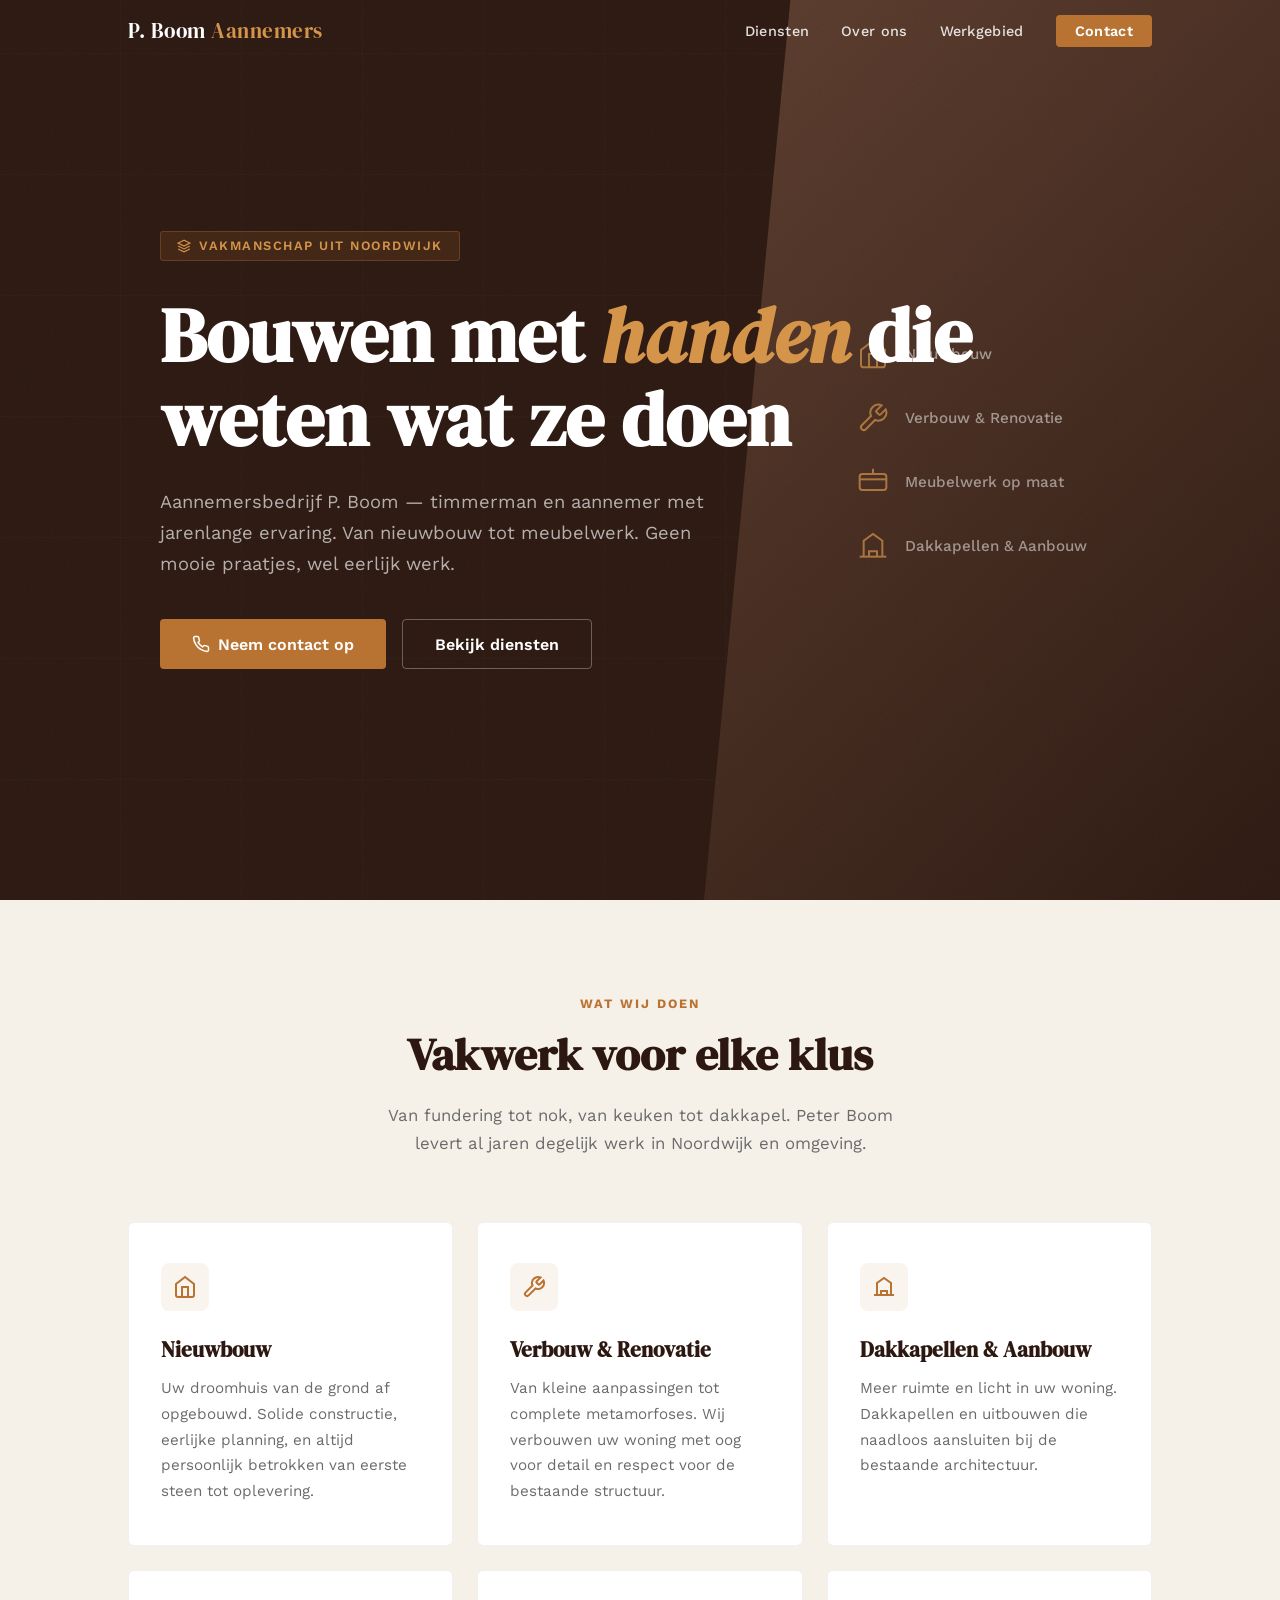
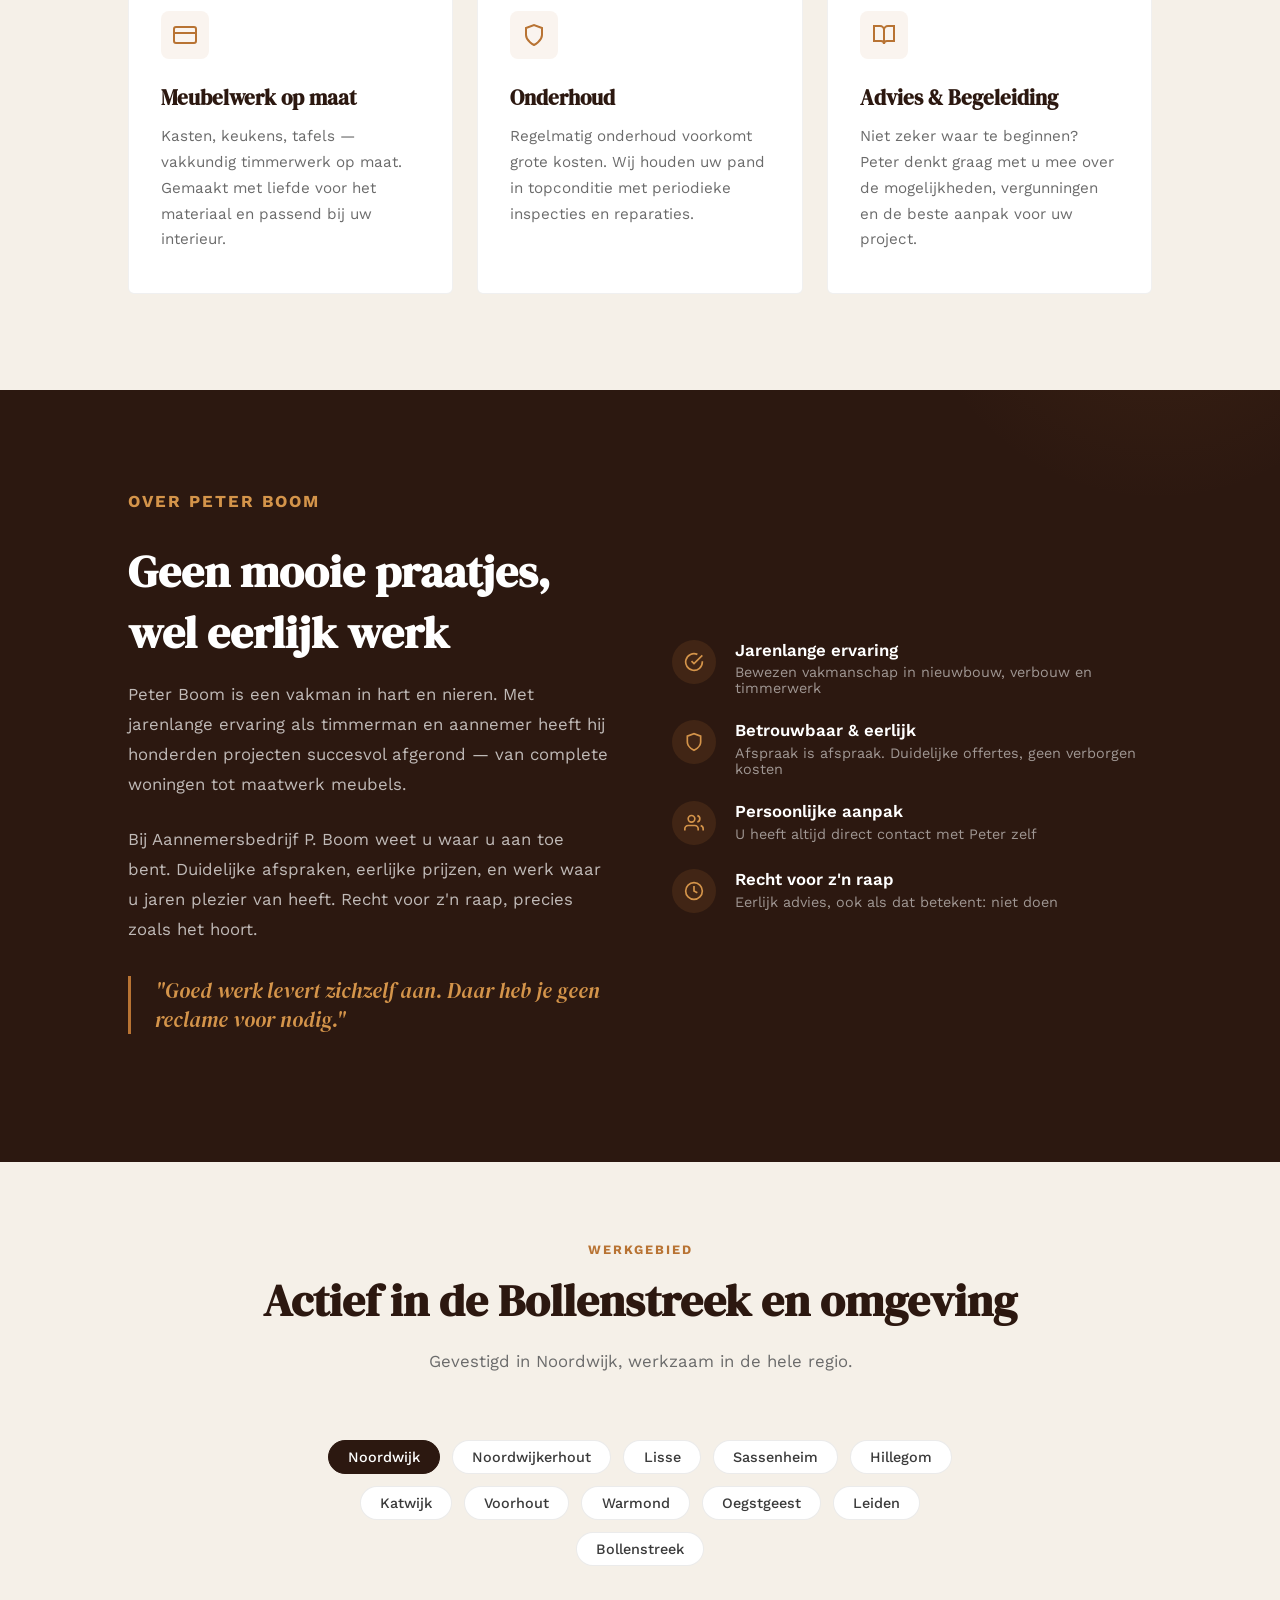
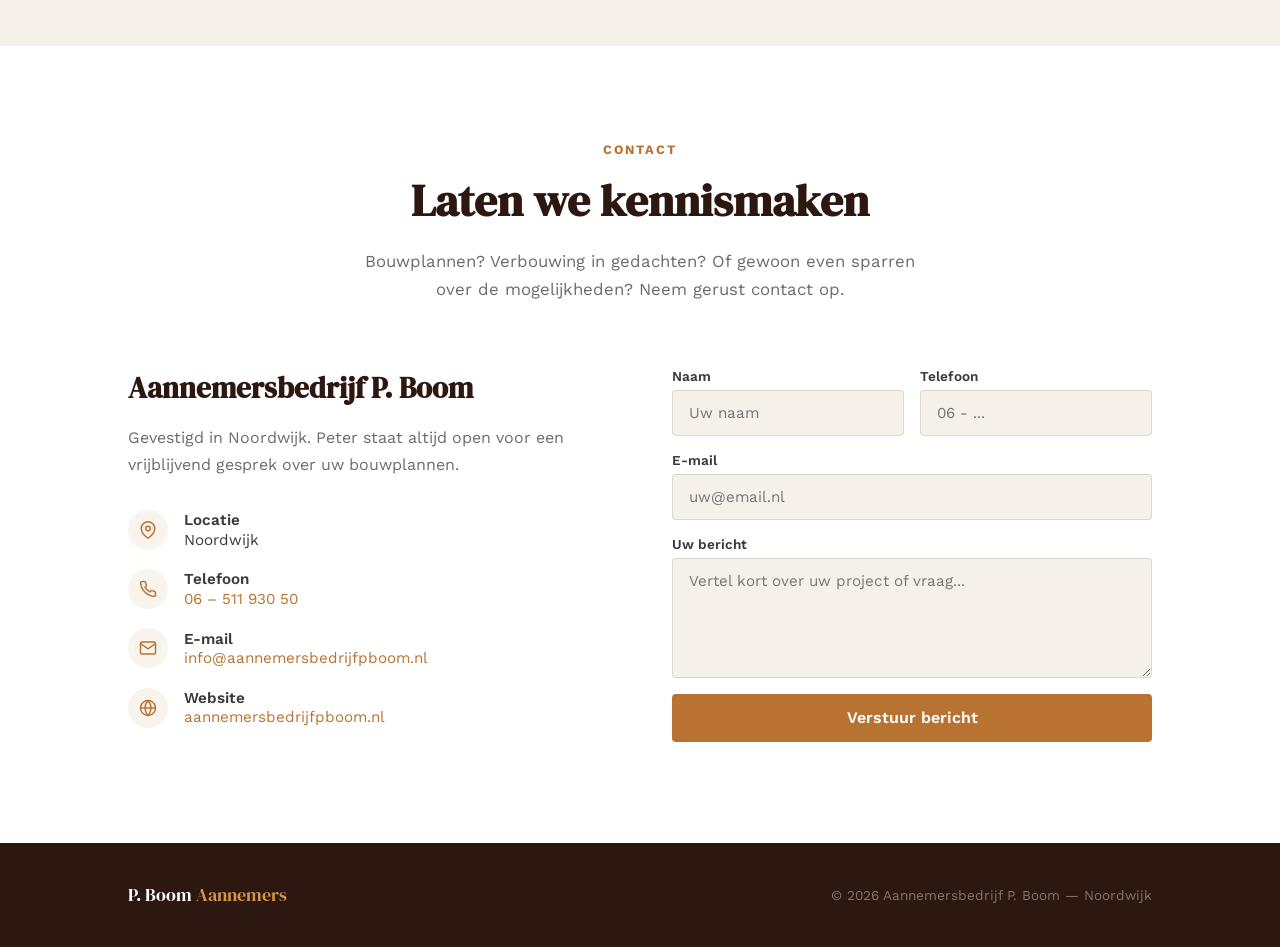
==== commit 328963a8: "Add max-width 1024px constraint to aannemer site - Added nav-inner wrapper with max-width 1024px - U" ====
--- a/aannemer/index.html
+++ b/aannemer/index.html
@@ -44,9 +44,6 @@
             width: 100%;
             z-index: 100;
             padding: 1rem 2rem;
-            display: flex;
-            justify-content: space-between;
-            align-items: center;
             transition: all 0.4s ease;
         }
 
@@ -55,6 +52,14 @@
             backdrop-filter: blur(10px);
             padding: 0.7rem 2rem;
             box-shadow: 0 2px 20px rgba(0,0,0,0.15);
+        }
+
+        .nav-inner {
+            max-width: 1024px;
+            margin: 0 auto;
+            display: flex;
+            justify-content: space-between;
+            align-items: center;
         }
 
         .nav-logo {
@@ -159,8 +164,10 @@
         .hero-content {
             position: relative;
             z-index: 2;
-            max-width: 900px;
-            padding: 2rem 4rem;
+            max-width: 1024px;
+            width: 100%;
+            margin: 0 auto;
+            padding: 2rem;
         }
 
         .hero-badge {
@@ -301,6 +308,9 @@
         .section-header {
             text-align: center;
             margin-bottom: 4rem;
+            max-width: 1024px;
+            margin-left: auto;
+            margin-right: auto;
         }
 
         .section-label {
@@ -331,7 +341,7 @@
             display: grid;
             grid-template-columns: repeat(auto-fit, minmax(280px, 1fr));
             gap: 1.5rem;
-            max-width: 1100px;
+            max-width: 1024px;
             margin: 0 auto;
         }
 
@@ -417,7 +427,7 @@
         }
 
         .over-grid {
-            max-width: 1100px;
+            max-width: 1024px;
             margin: 0 auto;
             display: grid;
             grid-template-columns: 1fr 1fr;
@@ -534,7 +544,7 @@
         }
 
         .contact-wrapper {
-            max-width: 900px;
+            max-width: 1024px;
             margin: 0 auto;
             display: grid;
             grid-template-columns: 1fr 1fr;
@@ -666,7 +676,12 @@
         /* ============ FOOTER ============ */
         footer {
             background: var(--oak);
-            padding: 2.5rem 4rem;
+            padding: 2.5rem 2rem;
+        }
+
+        .footer-inner {
+            max-width: 1024px;
+            margin: 0 auto;
             display: flex;
             justify-content: space-between;
             align-items: center;
@@ -739,6 +754,9 @@
 
             footer {
                 padding: 2rem;
+            }
+
+            .footer-inner {
                 flex-direction: column;
                 text-align: center;
             }
@@ -789,15 +807,17 @@
 
     <!-- NAV -->
     <nav id="navbar">
-        <a href="#" class="nav-logo">P. Boom <span>Aannemers</span></a>
-        <ul class="nav-links" id="navLinks">
-            <li><a href="#diensten">Diensten</a></li>
-            <li><a href="#over">Over ons</a></li>
-            <li><a href="#werkgebied">Werkgebied</a></li>
-            <li><a href="#contact" class="nav-cta">Contact</a></li>
-        </ul>
-        <div class="mobile-toggle" id="mobileToggle" onclick="toggleMenu()">
-            <span></span><span></span><span></span>
+        <div class="nav-inner">
+            <a href="#" class="nav-logo">P. Boom <span>Aannemers</span></a>
+            <ul class="nav-links" id="navLinks">
+                <li><a href="#diensten">Diensten</a></li>
+                <li><a href="#over">Over ons</a></li>
+                <li><a href="#werkgebied">Werkgebied</a></li>
+                <li><a href="#contact" class="nav-cta">Contact</a></li>
+            </ul>
+            <div class="mobile-toggle" id="mobileToggle" onclick="toggleMenu()">
+                <span></span><span></span><span></span>
+            </div>
         </div>
     </nav>
 
@@ -1040,8 +1060,10 @@
 
     <!-- FOOTER -->
     <footer>
-        <div class="footer-brand">P. Boom <span>Aannemers</span></div>
-        <div class="footer-copy">&copy; 2026 Aannemersbedrijf P. Boom — Noordwijk</div>
+        <div class="footer-inner">
+            <div class="footer-brand">P. Boom <span>Aannemers</span></div>
+            <div class="footer-copy">&copy; 2026 Aannemersbedrijf P. Boom — Noordwijk</div>
+        </div>
     </footer>
 
     <script>
